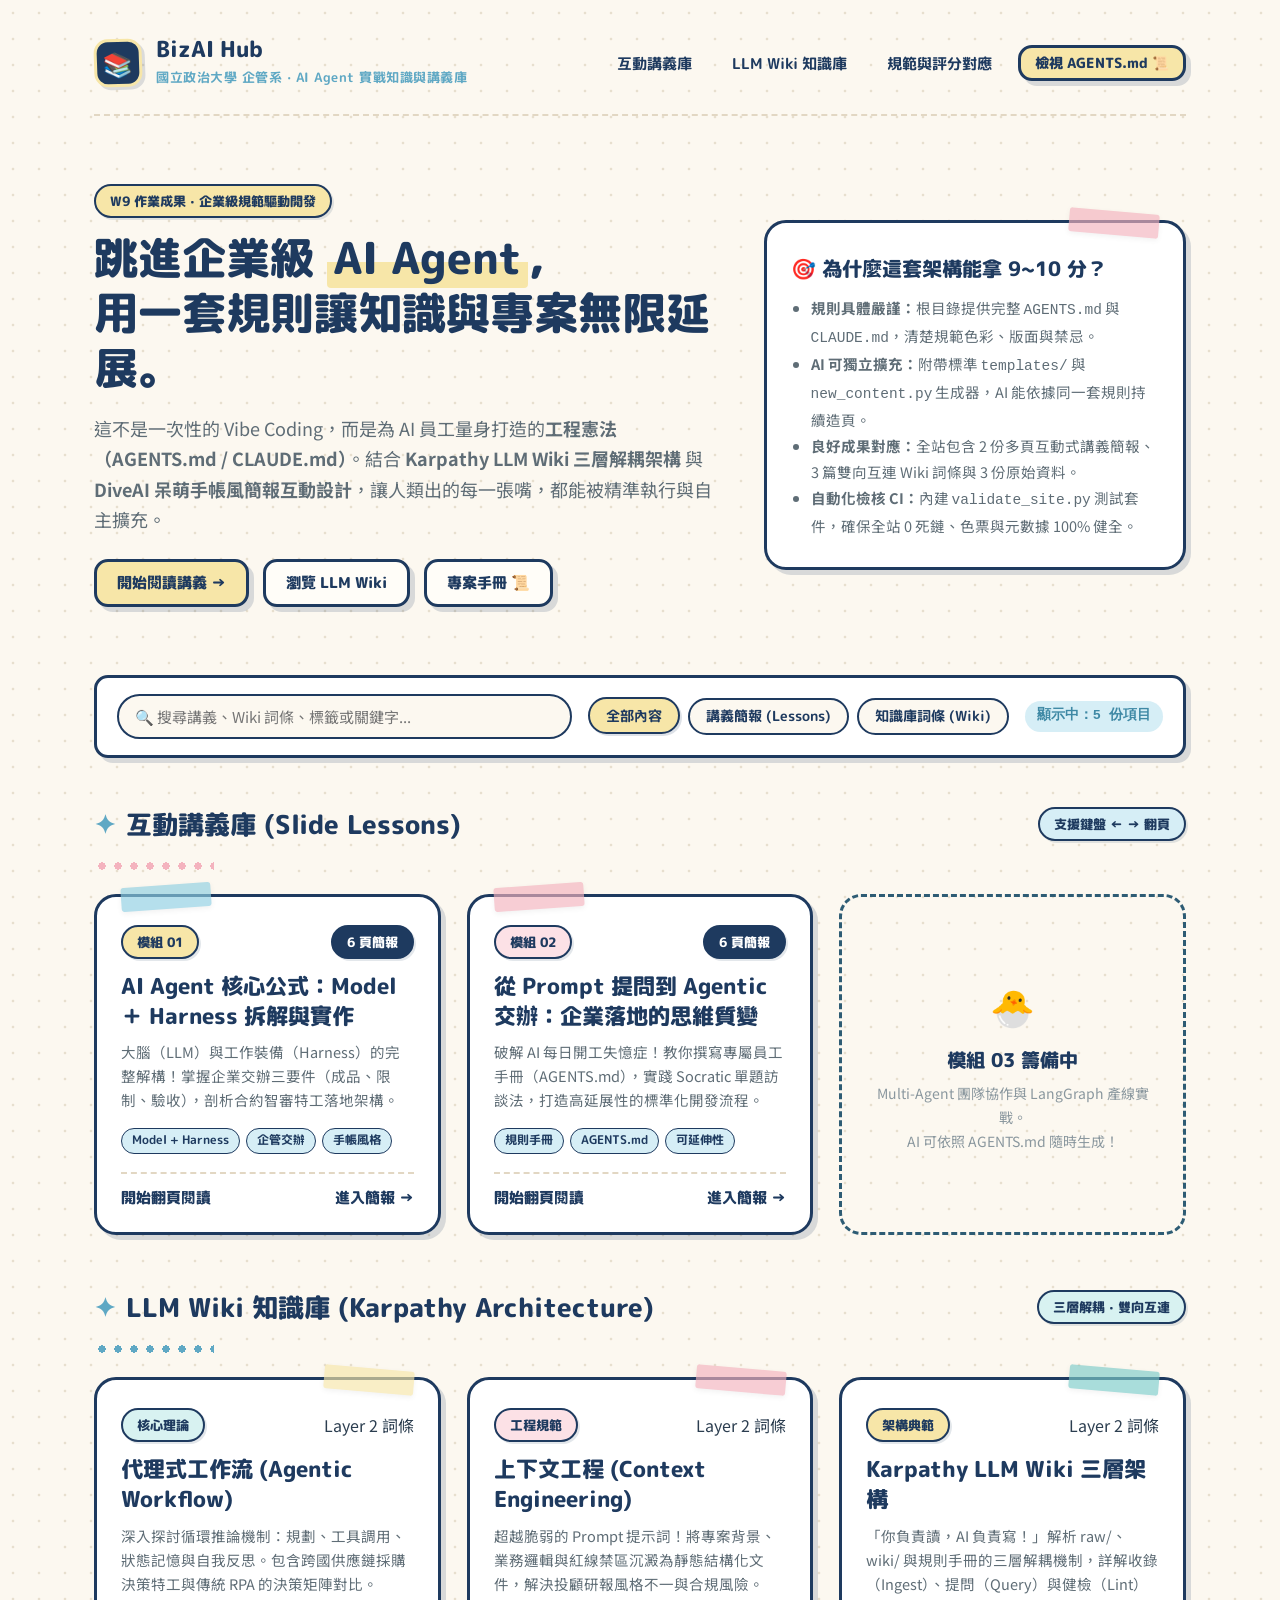
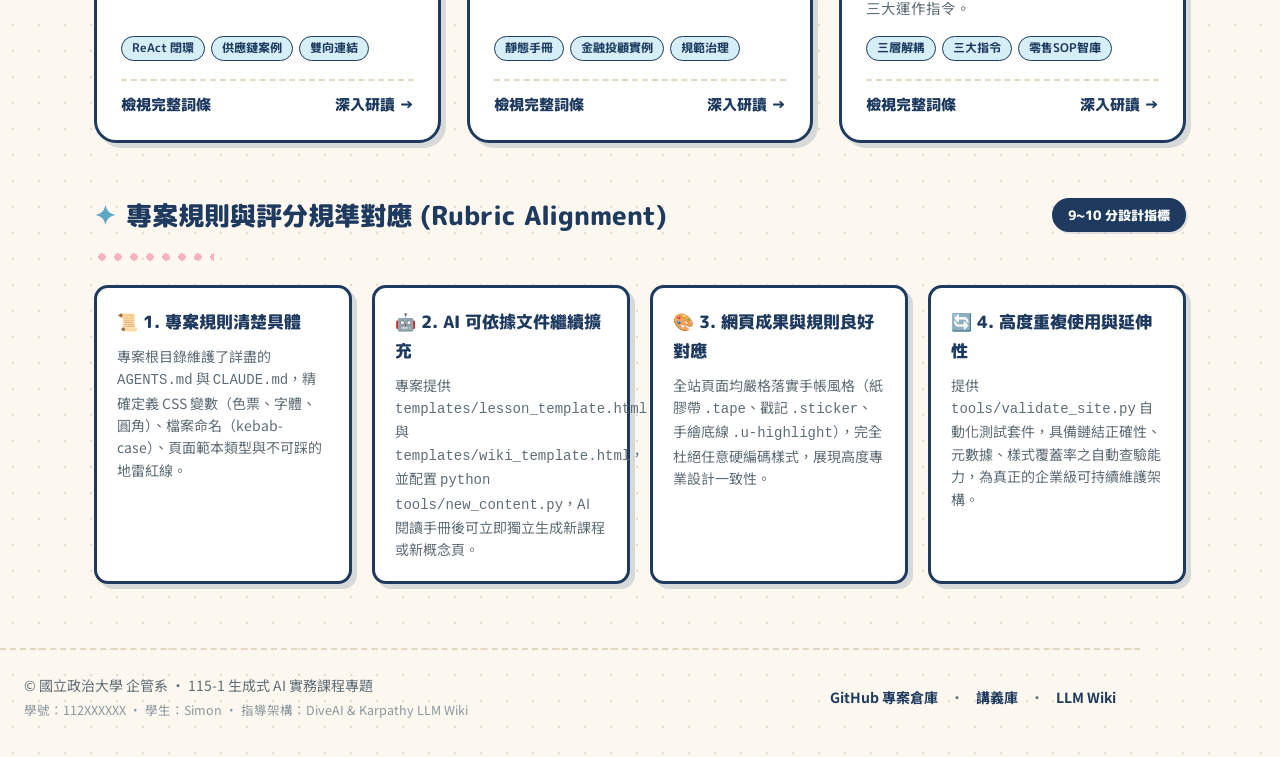
==== index.html @ 2ee9d353 "feat: complete BizAI Hub with AGENTS.md, CLAUDE.md, lessons, wiki, templates and CI test suite" ====
<!DOCTYPE html>
<html lang="zh-Hant">
<head>
  <meta charset="utf-8">
  <meta name="viewport" content="width=device-width, initial-scale=1">
  <title>BizAI Hub・政大企管 AI Agent 落地實戰講義庫與知識 Wiki</title>
  <meta name="description" content="遵循 Karpathy LLM Wiki 三層解耦架構與 DiveAI 講義互動設計。告別單次 Vibe Coding，建立 AI Agent 可以持續擴充的企業級工程憲法。">
  <link rel="preconnect" href="https://fonts.googleapis.com">
  <link rel="preconnect" href="https://fonts.gstatic.com" crossorigin>
  <link href="https://fonts.googleapis.com/css2?family=M+PLUS+Rounded+1c:wght@400;500;700;800&family=Noto+Sans+TC:wght@400;500;700;900&display=swap" rel="stylesheet">
  <link rel="stylesheet" href="styles/base.css">
  <style>
    /* Portal Specific Styles */
    .hero-section {
      padding: 48px 0 32px;
      display: grid;
      grid-template-columns: 1.2fr 0.8fr;
      gap: 36px;
      align-items: center;
    }
    .hero-title {
      font-size: 44px;
      line-height: 1.25;
      margin-bottom: 18px;
    }
    .hero-lead {
      font-size: 18px;
      color: var(--ink-light);
      line-height: 1.7;
      margin-bottom: 24px;
    }
    .hero-actions {
      display: flex;
      gap: 14px;
      flex-wrap: wrap;
    }
    .hero-badge-box {
      background: var(--paper-card);
      border: var(--border-thick);
      border-radius: var(--radius-lg);
      padding: 28px 24px;
      box-shadow: var(--shadow-pop);
      position: relative;
    }
    .hero-badge-box h3 {
      font-size: 20px;
      margin-bottom: 10px;
    }
    .hero-badge-box ul {
      margin-left: 20px;
      font-size: 14.5px;
      line-height: 1.8;
      color: var(--ink-light);
    }

    /* Filter & Search Toolbar */
    .toolbar-section {
      margin: 36px 0 28px;
      background: var(--paper-card);
      border: var(--border-thick);
      border-radius: var(--radius-md);
      padding: 16px 20px;
      box-shadow: var(--shadow-pop);
      display: flex;
      align-items: center;
      justify-content: space-between;
      flex-wrap: wrap;
      gap: 16px;
    }
    .search-box {
      display: flex;
      align-items: center;
      position: relative;
      flex: 1;
      min-width: 260px;
    }
    .search-input {
      width: 100%;
      padding: 10px 38px 10px 16px;
      font-size: 15px;
      font-family: var(--font-body);
      border: 2px solid var(--navy);
      border-radius: var(--radius-pill);
      background: var(--cream);
      color: var(--navy);
      outline: none;
      transition: background var(--transition-fast), border-color var(--transition-fast);
    }
    .search-input:focus {
      background: #FFF;
      border-color: var(--blue);
    }
    .clear-search-btn {
      position: absolute;
      right: 12px;
      background: transparent;
      border: none;
      font-size: 16px;
      cursor: pointer;
      color: var(--ink-muted);
      display: none;
    }
    .filter-tabs {
      display: flex;
      gap: 8px;
      flex-wrap: wrap;
    }
    .filter-btn {
      background: var(--cream);
      border: 2px solid var(--navy);
      border-radius: var(--radius-pill);
      padding: 6px 16px;
      font-family: var(--font-round);
      font-weight: 700;
      font-size: 13.5px;
      color: var(--navy);
      cursor: pointer;
      transition: all var(--transition-fast);
    }
    .filter-btn.active, .filter-btn:hover {
      background: var(--yellow);
      transform: translateY(-1px);
      box-shadow: 2px 2px 0 rgba(30,58,95,0.15);
    }
    .content-counter {
      font-family: var(--font-mono);
      font-size: 13.5px;
      font-weight: 700;
      color: var(--blue-dark);
      background: var(--sky-soft);
      padding: 4px 12px;
      border-radius: var(--radius-pill);
    }

    /* Cards Grid */
    .section-title-row {
      margin: 44px 0 16px;
      display: flex;
      align-items: center;
      justify-content: space-between;
    }
    .section-title {
      font-size: 26px;
      display: flex;
      align-items: center;
      gap: 10px;
    }
    .cards-grid {
      display: grid;
      grid-template-columns: repeat(auto-fill, minmax(320px, 1fr));
      gap: 26px;
      margin-bottom: 24px;
    }
    .content-card {
      position: relative;
      background: var(--paper-card);
      border: var(--border-thick);
      border-radius: var(--radius-lg);
      padding: 28px 24px 22px;
      box-shadow: var(--shadow-pop);
      text-decoration: none;
      color: inherit;
      display: flex;
      flex-direction: column;
      transition: transform var(--transition-fast), box-shadow var(--transition-fast);
    }
    .content-card:hover {
      transform: translate(-3px, -3px);
      box-shadow: var(--shadow-pop-hover);
    }
    .card-badge-row {
      display: flex;
      align-items: center;
      justify-content: space-between;
      margin-bottom: 12px;
    }
    .card-title {
      font-size: 22px;
      line-height: 1.35;
      margin-bottom: 10px;
      color: var(--navy);
    }
    .card-desc {
      font-size: 14.5px;
      color: var(--ink-light);
      line-height: 1.65;
      flex: 1;
      margin-bottom: 16px;
    }
    .card-tags {
      display: flex;
      gap: 6px;
      flex-wrap: wrap;
      margin-bottom: 18px;
    }
    .card-tag {
      background: var(--sky-soft);
      border: 1.5px solid var(--navy);
      color: var(--navy);
      font-family: var(--font-round);
      font-weight: 700;
      font-size: 11.5px;
      padding: 2px 10px;
      border-radius: var(--radius-pill);
    }
    .card-footer-action {
      display: flex;
      align-items: center;
      justify-content: space-between;
      padding-top: 12px;
      border-top: 2px dashed var(--border-line);
      font-family: var(--font-round);
      font-weight: 800;
      font-size: 14.5px;
      color: var(--navy);
    }

    /* Soon Placeholder Card */
    .card-soon {
      background: transparent;
      border: 3px dashed var(--navy-light);
      border-radius: var(--radius-lg);
      display: flex;
      flex-direction: column;
      align-items: center;
      justify-content: center;
      text-align: center;
      padding: 30px;
      min-height: 240px;
      color: var(--ink-muted);
    }

    /* Rule Highlights Section */
    .rubric-callout-grid {
      display: grid;
      grid-template-columns: repeat(auto-fit, minmax(240px, 1fr));
      gap: 20px;
      margin: 20px 0;
    }
    .rubric-box {
      background: var(--paper-card);
      border: var(--border-thick);
      border-radius: var(--radius-md);
      padding: 20px;
      box-shadow: var(--shadow-pop);
    }
    .rubric-box h4 {
      font-size: 17px;
      margin-bottom: 8px;
      display: flex;
      align-items: center;
      gap: 6px;
    }
    .rubric-box p {
      font-size: 14px;
      color: var(--ink-light);
      line-height: 1.6;
    }

    /* Modal Styling */
    .modal-backdrop {
      display: none;
      position: fixed;
      inset: 0;
      background: rgba(30, 58, 95, 0.6);
      backdrop-filter: blur(4px);
      z-index: 1000;
      align-items: center;
      justify-content: center;
      padding: 20px;
    }
    .modal-dialog {
      background: var(--paper);
      border: var(--border-thick);
      border-radius: var(--radius-lg);
      width: 100%;
      max-width: 840px;
      max-height: 85vh;
      display: flex;
      flex-direction: column;
      box-shadow: 0 20px 60px rgba(0, 0, 0, 0.3);
      overflow: hidden;
    }
    .modal-header {
      padding: 18px 24px;
      border-bottom: 2px dashed var(--border-line);
      display: flex;
      align-items: center;
      justify-content: space-between;
      background: var(--cream);
    }
    .modal-body {
      padding: 24px;
      overflow-y: auto;
      font-size: 14.5px;
      line-height: 1.7;
    }
    .modal-close-btn {
      background: var(--blush);
      border: 2px solid var(--navy);
      border-radius: 50%;
      width: 32px;
      height: 32px;
      display: flex;
      align-items: center;
      justify-content: center;
      font-weight: 900;
      cursor: pointer;
    }

    @media (max-width: 860px) {
      .hero-section {
        grid-template-columns: 1fr;
      }
      .hero-title {
        font-size: 32px;
      }
      .toolbar-section {
        flex-direction: column;
        align-items: stretch;
      }
    }
  </style>
</head>
<body>

  <!-- Site Navigation -->
  <header class="site-header">
    <div class="wrap">
      <nav class="site-nav">
        <a href="index.html" class="brand-logo">
          <div class="brand-icon">📚</div>
          <div class="brand-text">
            <h1>BizAI Hub</h1>
            <span>國立政治大學 企管系 · AI Agent 實戰知識與講義庫</span>
          </div>
        </a>
        <ul class="nav-links">
          <li><a href="#lessons-section" class="nav-link">互動講義庫</a></li>
          <li><a href="#wiki-section" class="nav-link">LLM Wiki 知識庫</a></li>
          <li><a href="#rules-section" class="nav-link">規範與評分對應</a></li>
          <li><button class="btn-action" id="openAgentsModalBtn" style="padding:5px 14px; font-size:13.5px">檢視 AGENTS.md 📜</button></li>
        </ul>
      </nav>
    </div>
  </header>

  <main class="wrap">
    <!-- Hero Section -->
    <section class="hero-section">
      <div>
        <span class="badge-pill yellow" style="margin-bottom:12px;">W9 作業成果 · 企業級規範驅動開發</span>
        <h2 class="hero-title">
          跳進企業級 <span class="u-highlight">AI Agent</span>，<br>
          用一套規則讓知識與專案無限延展。
        </h2>
        <p class="hero-lead">
          這不是一次性的 Vibe Coding，而是為 AI 員工量身打造的<b>工程憲法（AGENTS.md / CLAUDE.md）</b>。結合 <b>Karpathy LLM Wiki 三層解耦架構</b> 與 <b>DiveAI 呆萌手帳風簡報互動設計</b>，讓人類出的每一張嘴，都能被精準執行與自主擴充。
        </p>
        <div class="hero-actions">
          <a href="#lessons-section" class="btn-action">開始閱讀講義 →</a>
          <a href="#wiki-section" class="btn-action btn-secondary">瀏覽 LLM Wiki</a>
          <button class="btn-action btn-secondary" onclick="document.getElementById('openAgentsModalBtn').click()">專案手冊 📜</button>
        </div>
      </div>

      <div class="hero-badge-box">
        <div class="tape tape-right tape-pink"></div>
        <h3>🎯 為什麼這套架構能拿 9~10 分？</h3>
        <ul>
          <li><b>規則具體嚴謹：</b>根目錄提供完整 <code>AGENTS.md</code> 與 <code>CLAUDE.md</code>，清楚規範色彩、版面與禁忌。</li>
          <li><b>AI 可獨立擴充：</b>附帶標準 <code>templates/</code> 與 <code>new_content.py</code> 生成器，AI 能依據同一套規則持續造頁。</li>
          <li><b>良好成果對應：</b>全站包含 2 份多頁互動式講義簡報、3 篇雙向互連 Wiki 詞條與 3 份原始資料。</li>
          <li><b>自動化檢核 CI：</b>內建 <code>validate_site.py</code> 測試套件，確保全站 0 死鏈、色票與元數據 100% 健全。</li>
        </ul>
      </div>
    </section>

    <!-- Toolbar: Search & Category Filter -->
    <section class="toolbar-section">
      <div class="search-box">
        <input type="text" id="hubSearchInput" class="search-input" placeholder="🔍 搜尋講義、Wiki 詞條、標籤或關鍵字..." aria-label="搜尋知識庫內容">
        <button id="clearSearchBtn" class="clear-search-btn" title="清除搜尋">✕</button>
      </div>

      <div class="filter-tabs">
        <button class="filter-btn active" data-category="all">全部內容</button>
        <button class="filter-btn" data-category="lesson">講義簡報 (Lessons)</button>
        <button class="filter-btn" data-category="wiki">知識庫詞條 (Wiki)</button>
      </div>

      <div class="content-counter" id="contentCountDisplay">
        顯示中：5 份項目
      </div>
    </section>

    <!-- Empty Search State -->
    <div id="emptySearchState" style="display:none; text-align:center; padding: 40px 20px;">
      <div style="font-size: 40px; margin-bottom: 8px;">🔍</div>
      <h3 style="color:var(--navy);">查無符合的內容項目</h3>
      <p style="color:var(--ink-light); margin-top:6px;">請嘗試更換關鍵字，或點擊「全部內容」重置篩選條件。</p>
    </div>

    <!-- Section 1: Interactive Lessons -->
    <section id="lessons-section">
      <div class="section-title-row">
        <h3 class="section-title"><span class="text-blue">✦</span> 互動講義庫 (Slide Lessons)</h3>
        <span class="badge-pill">支援鍵盤 ← → 翻頁</span>
      </div>
      <div class="hand-line"></div>

      <div class="cards-grid">
        <!-- Lesson 1 Card -->
        <a href="lessons/agent-harness/index.html" class="content-card" data-type="lesson" data-tags="AI Agent, Model, Harness, 核心公式, 企管案例, 講義">
          <div class="tape tape-left"></div>
          <div class="card-badge-row">
            <span class="badge-pill yellow">模組 01</span>
            <span class="badge-pill dark">6 頁簡報</span>
          </div>
          <h4 class="card-title">AI Agent 核心公式：Model ＋ Harness 拆解與實作</h4>
          <p class="card-desc">
            大腦（LLM）與工作裝備（Harness）的完整解構！掌握企業交辦三要件（成品、限制、驗收），剖析合約智審特工落地架構。
          </p>
          <div class="card-tags">
            <span class="card-tag">Model + Harness</span>
            <span class="card-tag">企管交辦</span>
            <span class="card-tag">手帳風格</span>
          </div>
          <div class="card-footer-action">
            <span>開始翻頁閱讀</span>
            <span>進入簡報 →</span>
          </div>
        </a>

        <!-- Lesson 2 Card -->
        <a href="lessons/prompt-to-agent/index.html" class="content-card" data-type="lesson" data-tags="Prompt, Agentic, AGENTS.md, CLAUDE.md, 規則工程, 訪談法, 講義">
          <div class="tape tape-left tape-pink"></div>
          <div class="card-badge-row">
            <span class="badge-pill pink">模組 02</span>
            <span class="badge-pill dark">6 頁簡報</span>
          </div>
          <h4 class="card-title">從 Prompt 提問到 Agentic 交辦：企業落地的思維質變</h4>
          <p class="card-desc">
            破解 AI 每日開工失憶症！教你撰寫專屬員工手冊（AGENTS.md），實踐 Socratic 單題訪談法，打造高延展性的標準化開發流程。
          </p>
          <div class="card-tags">
            <span class="card-tag">規則手冊</span>
            <span class="card-tag">AGENTS.md</span>
            <span class="card-tag">可延伸性</span>
          </div>
          <div class="card-footer-action">
            <span>開始翻頁閱讀</span>
            <span>進入簡報 →</span>
          </div>
        </a>

        <!-- Coming Soon Card -->
        <div class="card-soon" data-type="lesson" data-tags="即將推出, 多代理人, LangGraph">
          <div style="font-size:36px; margin-bottom:8px;">🐣</div>
          <h4 style="font-family:var(--font-round); color:var(--navy); font-size:19px;">模組 03 籌備中</h4>
          <p style="font-size:14px; margin-top:6px;">Multi-Agent 團隊協作與 LangGraph 產線實戰。<br>AI 可依照 AGENTS.md 隨時生成！</p>
        </div>
      </div>
    </section>

    <!-- Section 2: LLM Wiki Knowledge Base -->
    <section id="wiki-section" style="margin-top: 50px;">
      <div class="section-title-row">
        <h3 class="section-title"><span class="text-blue">✦</span> LLM Wiki 知識庫 (Karpathy Architecture)</h3>
        <span class="badge-pill teal">三層解耦 · 雙向互連</span>
      </div>
      <div class="hand-line hand-line-blue"></div>

      <div class="cards-grid">
        <!-- Wiki 1 Card -->
        <a href="wiki/agentic-workflow/index.html" class="content-card" data-type="wiki" data-tags="代理式工作流, Agentic Workflow, 閉環機制, 工具調用, 供應鏈, Wiki">
          <div class="tape tape-right tape-yellow"></div>
          <div class="card-badge-row">
            <span class="badge-pill teal">核心理論</span>
            <span class="karpathy-pill">Layer 2 詞條</span>
          </div>
          <h4 class="card-title">代理式工作流 (Agentic Workflow)</h4>
          <p class="card-desc">
            深入探討循環推論機制：規劃、工具調用、狀態記憶與自我反思。包含跨國供應鏈採購決策特工與傳統 RPA 的決策矩陣對比。
          </p>
          <div class="card-tags">
            <span class="card-tag">ReAct 閉環</span>
            <span class="card-tag">供應鏈案例</span>
            <span class="card-tag">雙向連結</span>
          </div>
          <div class="card-footer-action">
            <span>檢視完整詞條</span>
            <span>深入研讀 →</span>
          </div>
        </a>

        <!-- Wiki 2 Card -->
        <a href="wiki/context-engineering/index.html" class="content-card" data-type="wiki" data-tags="上下文工程, Context Engineering, AGENTS.md, 投顧研報, 治理, Wiki">
          <div class="tape tape-right tape-pink"></div>
          <div class="card-badge-row">
            <span class="badge-pill pink">工程規範</span>
            <span class="karpathy-pill">Layer 2 詞條</span>
          </div>
          <h4 class="card-title">上下文工程 (Context Engineering)</h4>
          <p class="card-desc">
            超越脆弱的 Prompt 提示詞！將專案背景、業務邏輯與紅線禁區沉澱為靜態結構化文件，解決投顧研報風格不一與合規風險。
          </p>
          <div class="card-tags">
            <span class="card-tag">靜態手冊</span>
            <span class="card-tag">金融投顧實例</span>
            <span class="card-tag">規範治理</span>
          </div>
          <div class="card-footer-action">
            <span>檢視完整詞條</span>
            <span>深入研讀 →</span>
          </div>
        </a>

        <!-- Wiki 3 Card -->
        <a href="wiki/llm-wiki-architecture/index.html" class="content-card" data-type="wiki" data-tags="Karpathy, LLM Wiki, 三層架構, raw, wiki, 規則手冊, 零售SOP, Wiki">
          <div class="tape tape-right tape-teal"></div>
          <div class="card-badge-row">
            <span class="badge-pill yellow">架構典範</span>
            <span class="karpathy-pill">Layer 2 詞條</span>
          </div>
          <h4 class="card-title">Karpathy LLM Wiki 三層架構</h4>
          <p class="card-desc">
            「你負責讀，AI 負責寫！」解析 raw/、wiki/ 與規則手冊的三層解耦機制，詳解收錄（Ingest）、提問（Query）與健檢（Lint）三大運作指令。
          </p>
          <div class="card-tags">
            <span class="card-tag">三層解耦</span>
            <span class="card-tag">三大指令</span>
            <span class="card-tag">零售SOP智庫</span>
          </div>
          <div class="card-footer-action">
            <span>檢視完整詞條</span>
            <span>深入研讀 →</span>
          </div>
        </a>
      </div>
    </section>

    <!-- Section 3: Architecture & Rubrics Alignment -->
    <section id="rules-section" style="margin-top: 50px;">
      <div class="section-title-row">
        <h3 class="section-title"><span class="text-blue">✦</span> 專案規則與評分規準對應 (Rubric Alignment)</h3>
        <span class="badge-pill dark">9~10 分設計指標</span>
      </div>
      <div class="hand-line"></div>

      <div class="rubric-callout-grid">
        <div class="rubric-box">
          <h4>📜 1. 專案規則清楚具體</h4>
          <p>
            專案根目錄維護了詳盡的 <code>AGENTS.md</code> 與 <code>CLAUDE.md</code>，精確定義 CSS 變數（色票、字體、圓角）、檔案命名（kebab-case）、頁面範本類型與不可踩的地雷紅線。
          </p>
        </div>
        <div class="rubric-box">
          <h4>🤖 2. AI 可依據文件繼續擴充</h4>
          <p>
            專案提供 <code>templates/lesson_template.html</code> 與 <code>templates/wiki_template.html</code>，並配置 <code>python tools/new_content.py</code>，AI 閱讀手冊後可立即獨立生成新課程或新概念頁。
          </p>
        </div>
        <div class="rubric-box">
          <h4>🎨 3. 網頁成果與規則良好對應</h4>
          <p>
            全站頁面均嚴格落實手帳風格（紙膠帶 <code>.tape</code>、戳記 <code>.sticker</code>、手繪底線 <code>.u-highlight</code>），完全杜絕任意硬編碼樣式，展現高度專業設計一致性。
          </p>
        </div>
        <div class="rubric-box">
          <h4>🔄 4. 高度重複使用與延伸性</h4>
          <p>
            提供 <code>tools/validate_site.py</code> 自動化測試套件，具備鏈結正確性、元數據、樣式覆蓋率之自動查驗能力，為真正的企業級可持續維護架構。
          </p>
        </div>
      </div>
    </section>
  </main>

  <!-- AGENTS.md Full Text Modal Dialog -->
  <div class="modal-backdrop" id="agentsModal" role="dialog" aria-modal="true" aria-labelledby="modalTitle">
    <div class="modal-dialog">
      <div class="modal-header">
        <h3 id="modalTitle" style="font-size:18px; color:var(--navy);">📜 專案 AGENTS.md 員工手冊規準預覽</h3>
        <button class="modal-close-btn" id="closeAgentsModalBtn" title="關閉視窗">✕</button>
      </div>
      <div class="modal-body">
        <div class="note-dash teal" style="margin-top:0;">
          <b>專案核心憲法摘要：</b>
          每次新進 AI Agent 開工前，系統會優先自動讀取本文件。本手冊定義了技術棧、色票變數、檔案結構、範本規範與自動化驗收流程。
        </div>
        <pre style="background:var(--cream); padding:16px; border-radius:8px; border:1px solid var(--border-line); overflow-x:auto; font-family:var(--font-mono); font-size:13px; line-height:1.55;">
# BizAI Hub - AI Agent 開發規約與員工手冊 (AGENTS.md)

## 一、專案目的與核心願景
本專案為政大企管系「AI Agent 落地實戰知識庫與講義庫」，核心目標是建立一套具備「自我演進、高延展性、標準化模板」的知識傳播體系。

## 二、技術棧規範（零依賴原則）
1. 純原生 HTML5 + Modern CSS + Vanilla JS。
2. 嚴禁引入肥大之外部框架或打包工具，確保在 GitHub Pages 隨推即顯。
3. 中文字型優先使用 Google Fonts (Noto Sans TC + M PLUS Rounded 1c)。

## 三、視覺系統標準（嚴格色票與語意類別）
--cream: #FCF8F0; (主背景)
--navy: #1E3A5F; (標題、框線)
--blue: #5FA8C4; (重點強調)
--blush: #F4B3BE; (手帳腮紅)
--teal: #7CCBC9; (科技薄荷綠)
--yellow: #F7E6A8; (亮點高光)

## 四、頁面類型原型 (Archetypes)
- Type A: Slide Deck (講義簡報頁，支援鍵盤導覽、手帳膠帶)
- Type B: LLM Wiki (概念詞條頁，遵循 Karpathy 三層解耦)
- Type C: Portal Index (大廳總覽頁，具備即時搜尋與計數器)

## 五、AI 擴充標準作業程序 (SOP)
1. 讀取 templates/ 相對應之範本。
2. 執行 python tools/new_content.py 或手動填入語意區塊。
3. 執行 python tools/validate_site.py 驗收無任何報錯與死鏈。
        </pre>
      </div>
    </div>
  </div>

  <!-- Site Footer -->
  <footer class="site-footer wrap">
    <div>
      <span>© 國立政治大學 企管系 · 115-1 生成式 AI 實務課程專題</span><br>
      <span style="font-size:12.5px; color:var(--ink-muted);">學號：112XXXXXX · 學生：Simon · 指導架構：DiveAI & Karpathy LLM Wiki</span>
    </div>
    <div style="display:flex; gap:12px; align-items:center;">
      <a href="https://github.com" target="_blank" rel="noopener">GitHub 專案倉庫</a>
      <span>·</span>
      <a href="#lessons-section">講義庫</a>
      <span>·</span>
      <a href="#wiki-section">LLM Wiki</a>
    </div>
  </footer>

  <script src="scripts/portal.js"></script>
</body>
</html>
---- styles/base.css ----
/* ==========================================================================
   BizAI Hub Design System - Global Base Styles & Design Tokens
   Designed for Enterprise AI Agent Knowledge Hub & Interactive Lessons
   ========================================================================== */

:root {
  /* Color Palette */
  --cream: #FCF8F0;
  --cream-dark: #F5EEDA;
  --paper: #FFFDF8;
  --paper-card: #FFFFFF;
  --sky: #8FCFE2;
  --sky-soft: #D6EEF6;
  --sky-light: #EBF7FA;
  --blue: #5FA8C4;
  --blue-dark: #3F89A5;
  --navy: #1E3A5F;
  --navy-light: #2E5C74;
  --navy-dark: #12243B;
  --blush: #F4B3BE;
  --blush-soft: #FCE1E6;
  --teal: #7CCBC9;
  --teal-soft: #D8F2F1;
  --yellow: #F7E6A8;
  --yellow-soft: #FDF7DE;
  --ink: #2C3E50;
  --ink-light: #5F6D76;
  --ink-muted: #8A979E;
  --border-line: #E2D7C3;

  /* Typography */
  --font-round: "M PLUS Rounded 1c", "Noto Sans TC", -apple-system, BlinkMacSystemFont, "Segoe UI", Roboto, sans-serif;
  --font-body: "Noto Sans TC", "M PLUS Rounded 1c", -apple-system, BlinkMacSystemFont, "Segoe UI", Roboto, sans-serif;
  --font-mono: ui-monospace, "SFMono-Regular", Menlo, Monaco, Consolas, "Liberation Mono", "Courier New", monospace;

  /* Geometry & Shadows */
  --radius-sm: 8px;
  --radius-md: 14px;
  --radius-lg: 22px;
  --radius-pill: 9999px;
  --shadow-pop: 5px 5px 0px rgba(30, 58, 95, 0.16);
  --shadow-pop-hover: 8px 8px 0px rgba(30, 58, 95, 0.22);
  --shadow-card: 0 10px 30px rgba(30, 58, 95, 0.08);
  --border-thick: 3px solid var(--navy);
  --border-medium: 2px solid var(--navy);

  /* Transition speeds */
  --transition-fast: 0.15s ease;
  --transition-normal: 0.25s ease;
}

/* Reset & Box Sizing */
*, *::before, *::after {
  box-sizing: border-box;
  margin: 0;
  padding: 0;
}

html {
  scroll-behavior: smooth;
  font-size: 16px;
  -webkit-font-smoothing: antialiased;
}

body {
  font-family: var(--font-body);
  color: var(--ink);
  background: radial-gradient(circle, #E7DFCE 1.5px, transparent 1.6px) 0 0/26px 26px, var(--cream);
  line-height: 1.7;
  min-height: 100vh;
}

/* Common Layout Wrapper */
.wrap {
  max-width: 1140px;
  margin: 0 auto;
  padding: 0 24px;
}

/* Typography Utilities */
h1, h2, h3, h4, .brand-font {
  font-family: var(--font-round);
  font-weight: 800;
  color: var(--navy);
}

.text-navy { color: var(--navy); }
.text-blue { color: var(--blue); }
.text-muted { color: var(--ink-light); }

.u-highlight {
  background: linear-gradient(transparent 58%, var(--yellow) 58%);
  padding: 0 6px;
  border-radius: 4px;
}

.u-highlight-blue {
  background: linear-gradient(transparent 58%, var(--sky-soft) 58%);
  padding: 0 6px;
  border-radius: 4px;
}

.u-highlight-pink {
  background: linear-gradient(transparent 58%, var(--blush-soft) 58%);
  padding: 0 6px;
  border-radius: 4px;
}

/* Hand-drawn dotted underline divider */
.hand-line {
  width: 120px;
  height: 8px;
  margin: 12px 0 24px;
  background: radial-gradient(circle, var(--blush) 40%, transparent 41%) 0 0/16px 8px repeat-x;
}

.hand-line-blue {
  background: radial-gradient(circle, var(--blue) 40%, transparent 41%) 0 0/16px 8px repeat-x;
}

/* Tape Accent (手帳紙膠帶) */
.tape {
  position: absolute;
  width: 90px;
  height: 24px;
  background: var(--sky);
  opacity: 0.65;
  border-radius: 3px;
  box-shadow: 0 2px 5px rgba(0, 0, 0, 0.08);
  pointer-events: none;
  z-index: 2;
}

.tape.tape-left {
  top: -12px;
  left: 24px;
  transform: rotate(-4deg);
}

.tape.tape-right {
  top: -12px;
  right: 24px;
  transform: rotate(5deg);
}

.tape.tape-pink { background: var(--blush); }
.tape.tape-yellow { background: var(--yellow); }
.tape.tape-teal { background: var(--teal); }

/* Badges & Pills */
.badge-pill {
  display: inline-flex;
  align-items: center;
  gap: 6px;
  font-family: var(--font-round);
  font-weight: 800;
  font-size: 13px;
  padding: 4px 14px;
  border-radius: var(--radius-pill);
  border: var(--border-medium);
  background: var(--sky-soft);
  color: var(--navy);
  box-shadow: 2px 2px 0 rgba(30, 58, 95, 0.12);
}

.badge-pill.pink { background: var(--blush-soft); }
.badge-pill.yellow { background: var(--yellow); }
.badge-pill.teal { background: var(--teal-soft); }
.badge-pill.dark { background: var(--navy); color: #FFF; border-color: var(--navy); }

/* Button Styles */
.btn-action {
  display: inline-flex;
  align-items: center;
  gap: 8px;
  text-decoration: none;
  font-family: var(--font-round);
  font-weight: 800;
  font-size: 15px;
  color: var(--navy);
  background: var(--yellow);
  border: var(--border-thick);
  border-radius: var(--radius-md);
  padding: 8px 20px;
  box-shadow: var(--shadow-pop);
  transition: transform var(--transition-fast), box-shadow var(--transition-fast), background var(--transition-fast);
  cursor: pointer;
}

.btn-action:hover {
  transform: translate(-2px, -2px);
  box-shadow: var(--shadow-pop-hover);
  background: #fae08c;
}

.btn-action.btn-secondary {
  background: var(--paper);
}

.btn-action.btn-secondary:hover {
  background: var(--cream);
}

/* Header & Navigation Bar */
.site-header {
  padding: 36px 0 20px;
}

.site-nav {
  display: flex;
  align-items: center;
  justify-content: space-between;
  flex-wrap: wrap;
  gap: 16px;
  padding-bottom: 24px;
  border-bottom: 2px dashed var(--border-line);
}

.brand-logo {
  display: flex;
  align-items: center;
  gap: 14px;
  text-decoration: none;
  color: inherit;
}

.brand-icon {
  width: 48px;
  height: 48px;
  background: var(--navy);
  border: 3px solid var(--yellow);
  border-radius: var(--radius-md);
  display: flex;
  align-items: center;
  justify-content: center;
  font-size: 24px;
  box-shadow: 3px 3px 0 rgba(30, 58, 95, 0.15);
  transform: rotate(-2deg);
}

.brand-text h1 {
  font-size: 22px;
  line-height: 1.2;
}

.brand-text span {
  font-size: 13px;
  font-weight: 700;
  color: var(--blue);
  letter-spacing: 0.5px;
  font-family: var(--font-round);
}

.nav-links {
  display: flex;
  align-items: center;
  gap: 12px;
  list-style: none;
}

.nav-link {
  text-decoration: none;
  font-family: var(--font-round);
  font-weight: 700;
  font-size: 15px;
  color: var(--navy);
  padding: 6px 14px;
  border-radius: var(--radius-sm);
  transition: background var(--transition-fast);
}

.nav-link:hover, .nav-link.active {
  background: var(--sky-soft);
}

/* Site Footer */
.site-footer {
  margin: 64px 0 40px;
  padding-top: 24px;
  border-top: 2px dashed var(--border-line);
  color: var(--ink-light);
  font-size: 14px;
  display: flex;
  justify-content: space-between;
  align-items: center;
  flex-wrap: wrap;
  gap: 16px;
}

.site-footer a {
  color: var(--navy);
  text-decoration: none;
  font-weight: 700;
}

.site-footer a:hover {
  text-decoration: underline;
}

/* Utility Containers */
.note-dash {
  background: var(--paper);
  border: 3px dashed var(--navy);
  border-radius: var(--radius-lg);
  padding: 20px 24px;
  margin: 20px 0;
  box-shadow: 3px 3px 0 rgba(30, 58, 95, 0.08);
}

.note-dash.pink { border-color: var(--blush); }
.note-dash.teal { border-color: var(--teal); }
.note-dash.yellow { border-color: var(--yellow); }

.note-dash-title {
  font-family: var(--font-round);
  font-weight: 800;
  font-size: 18px;
  color: var(--navy);
  margin-bottom: 6px;
  display: flex;
  align-items: center;
  gap: 8px;
}

/* Comparison Table */
.data-table {
  width: 100%;
  border-collapse: separate;
  border-spacing: 0;
  background: var(--paper);
  border: var(--border-thick);
  border-radius: var(--radius-md);
  overflow: hidden;
  box-shadow: var(--shadow-pop);
  font-size: 15px;
  margin: 20px 0;
}

.data-table th, .data-table td {
  padding: 12px 18px;
  text-align: left;
  border-bottom: 2px dashed var(--border-line);
  line-height: 1.6;
}

.data-table tr:last-child td {
  border-bottom: none;
}

.data-table th {
  font-family: var(--font-round);
  font-weight: 800;
  color: #FFF;
  background: var(--navy);
}

.data-table th:nth-child(2) { background: var(--navy-light); }
.data-table th:nth-child(3) { background: var(--blue); }

.data-table td:first-child {
  font-family: var(--font-round);
  font-weight: 800;
  color: var(--navy);
  background: #FAF4E7;
  width: 180px;
}

.data-table code {
  font-family: var(--font-mono);
  font-size: 14px;
  background: var(--sky-soft);
  padding: 2px 6px;
  border-radius: 4px;
  color: var(--navy);
}

/* Responsive adjustments */
@media (max-width: 768px) {
  .site-nav {
    flex-direction: column;
    align-items: flex-start;
  }
  .nav-links {
    width: 100%;
    flex-wrap: wrap;
  }
  .site-footer {
    flex-direction: column;
    align-items: flex-start;
  }
}
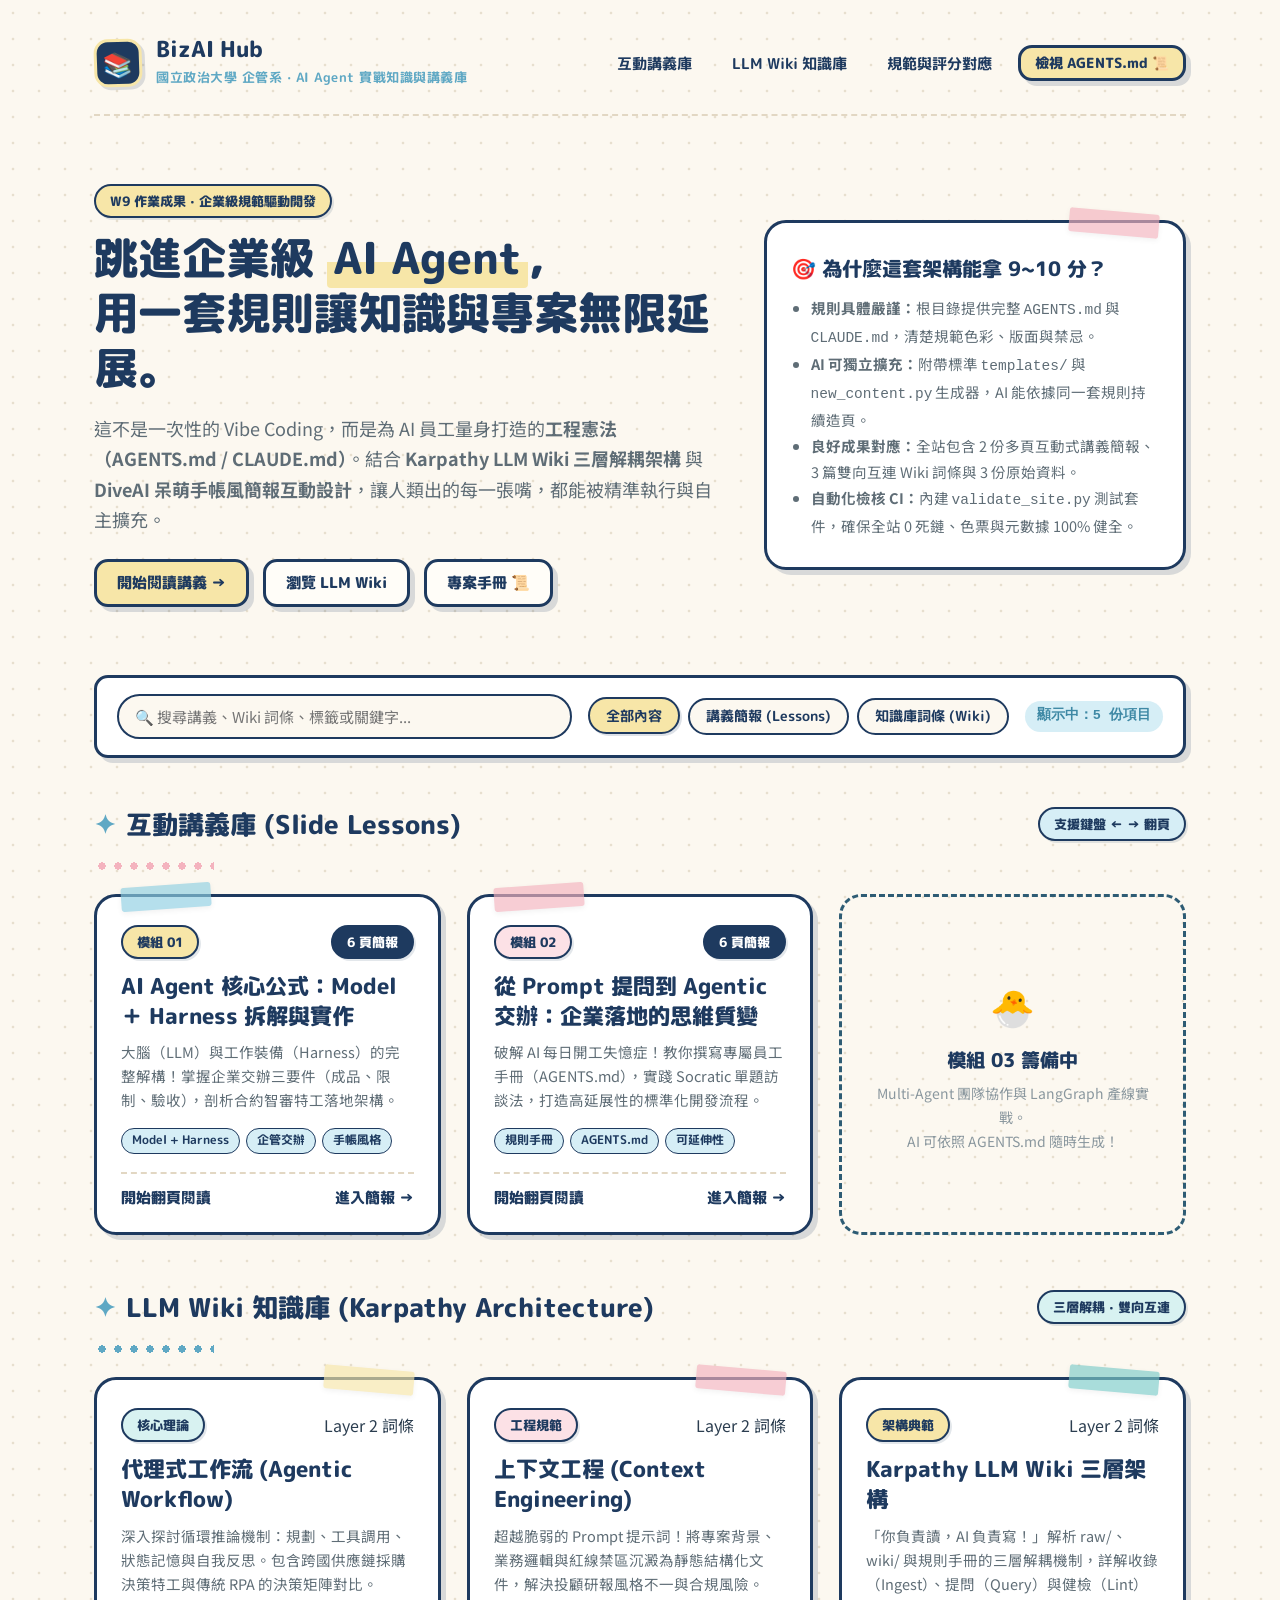
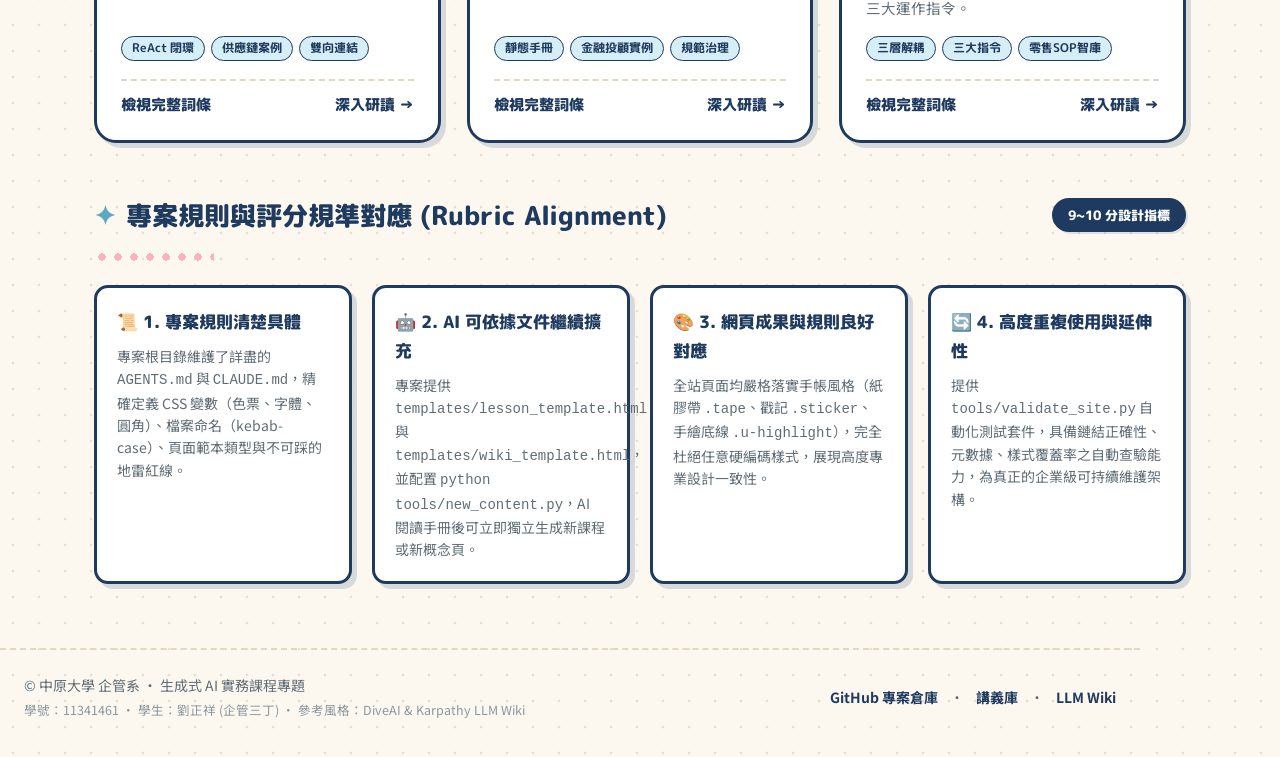
==== commit 443d53dd: "docs: finalize student details and submission URLs for 11341461" ====
--- a/index.html
+++ b/index.html
@@ -3,7 +3,7 @@
 <head>
   <meta charset="utf-8">
   <meta name="viewport" content="width=device-width, initial-scale=1">
-  <title>BizAI Hub・政大企管 AI Agent 落地實戰講義庫與知識 Wiki</title>
+  <title>BizAI Hub・中原企管 AI Agent 落地實戰講義庫與知識 Wiki</title>
   <meta name="description" content="遵循 Karpathy LLM Wiki 三層解耦架構與 DiveAI 講義互動設計。告別單次 Vibe Coding，建立 AI Agent 可以持續擴充的企業級工程憲法。">
   <link rel="preconnect" href="https://fonts.googleapis.com">
   <link rel="preconnect" href="https://fonts.gstatic.com" crossorigin>
@@ -593,7 +593,7 @@
 # BizAI Hub - AI Agent 開發規約與員工手冊 (AGENTS.md)
 
 ## 一、專案目的與核心願景
-本專案為政大企管系「AI Agent 落地實戰知識庫與講義庫」，核心目標是建立一套具備「自我演進、高延展性、標準化模板」的知識傳播體系。
+本專案為中原企管系「AI Agent 落地實戰知識庫與講義庫」，核心目標是建立一套具備「自我演進、高延展性、標準化模板」的知識傳播體系。
 
 ## 二、技術棧規範（零依賴原則）
 1. 純原生 HTML5 + Modern CSS + Vanilla JS。
@@ -625,11 +625,11 @@
   <!-- Site Footer -->
   <footer class="site-footer wrap">
     <div>
-      <span>© 國立政治大學 企管系 · 115-1 生成式 AI 實務課程專題</span><br>
-      <span style="font-size:12.5px; color:var(--ink-muted);">學號：112XXXXXX · 學生：Simon · 指導架構：DiveAI & Karpathy LLM Wiki</span>
+      <span>© 中原大學 企管系 · 生成式 AI 實務課程專題</span><br>
+      <span style="font-size:12.5px; color:var(--ink-muted);">學號：11341461 · 學生：劉正祥 (企管三丁) · 參考風格：DiveAI & Karpathy LLM Wiki</span>
     </div>
     <div style="display:flex; gap:12px; align-items:center;">
-      <a href="https://github.com" target="_blank" rel="noopener">GitHub 專案倉庫</a>
+      <a href="https://github.com/034884851/bizai-hub" target="_blank" rel="noopener">GitHub 專案倉庫</a>
       <span>·</span>
       <a href="#lessons-section">講義庫</a>
       <span>·</span>
